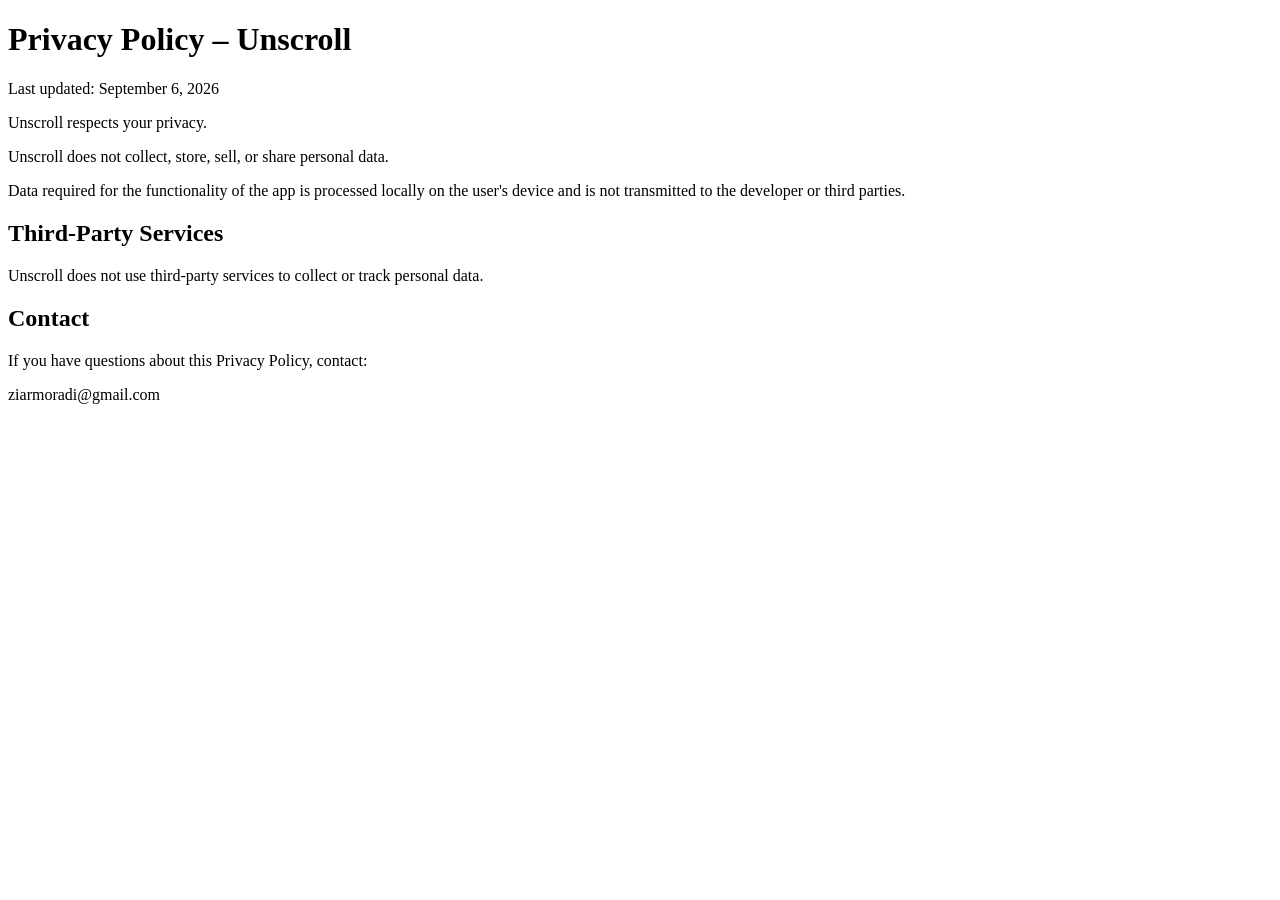
==== privacy.html @ 3e03bc9a "Create privacy.html" ====
<!DOCTYPE html>
<html lang="en">
<head>
  <meta charset="UTF-8">
  <meta name="viewport" content="width=device-width, initial-scale=1.0">
  <title>Privacy Policy – Unscroll</title>
</head>
<body>
  <h1>Privacy Policy – Unscroll</h1>
  <p>Last updated: September 6, 2026</p>

  <p>Unscroll respects your privacy.</p>

  <p>Unscroll does not collect, store, sell, or share personal data.</p>

  <p>Data required for the functionality of the app is processed locally
  on the user's device and is not transmitted to the developer or third parties.</p>

  <h2>Third-Party Services</h2>
  <p>Unscroll does not use third-party services to collect or track personal data.</p>

  <h2>Contact</h2>
  <p>If you have questions about this Privacy Policy, contact:</p>
  <p>ziarmoradi@gmail.com</p>
</body>
</html>
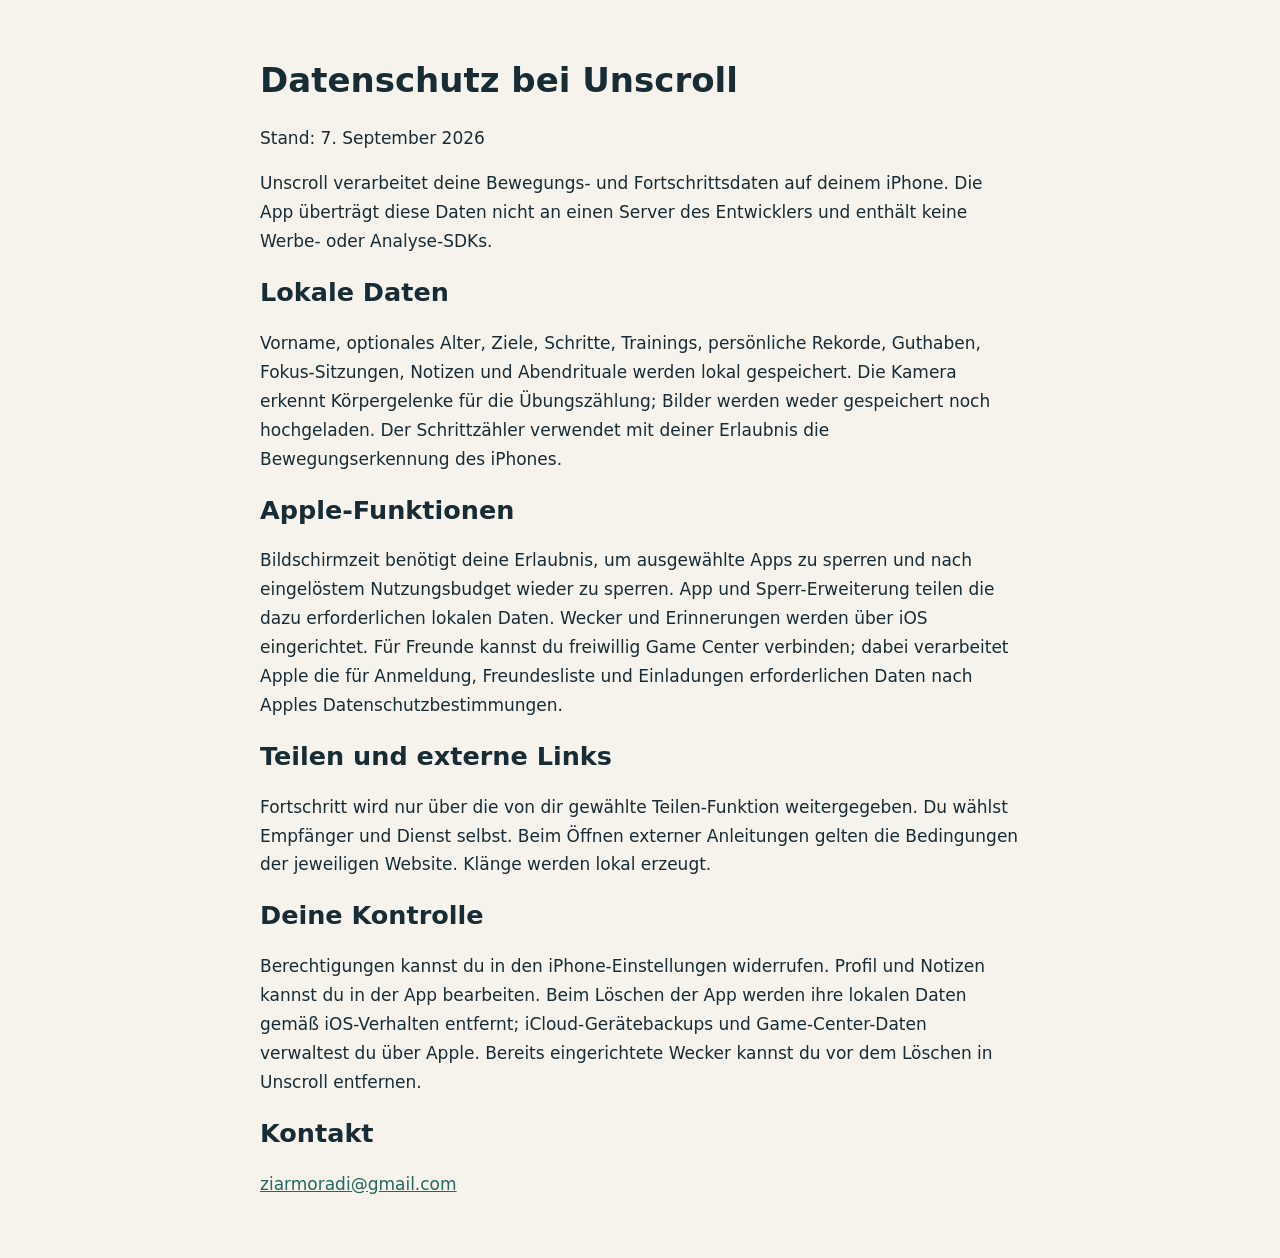
==== commit 341f606a: "Document current update location and local data handling" ====
--- a/privacy.html
+++ b/privacy.html
@@ -1,26 +1,13 @@
 <!DOCTYPE html>
-<html lang="en">
-<head>
-  <meta charset="UTF-8">
-  <meta name="viewport" content="width=device-width, initial-scale=1.0">
-  <title>Privacy Policy – Unscroll</title>
-</head>
+<html lang="de">
+<head><meta charset="UTF-8"><meta name="viewport" content="width=device-width, initial-scale=1"><title>Datenschutz – Unscroll</title>
+<style>body{font:17px/1.7 system-ui;max-width:760px;margin:60px auto;padding:0 24px;color:#182c35;background:#f6f3ec}h1,h2{line-height:1.2}a{color:#27675f}</style></head>
 <body>
-  <h1>Privacy Policy – Unscroll</h1>
-  <p>Last updated: September 6, 2026</p>
-
-  <p>Unscroll respects your privacy.</p>
-
-  <p>Unscroll does not collect, store, sell, or share personal data.</p>
-
-  <p>Data required for the functionality of the app is processed locally
-  on the user's device and is not transmitted to the developer or third parties.</p>
-
-  <h2>Third-Party Services</h2>
-  <p>Unscroll does not use third-party services to collect or track personal data.</p>
-
-  <h2>Contact</h2>
-  <p>If you have questions about this Privacy Policy, contact:</p>
-  <p>ziarmoradi@gmail.com</p>
-</body>
-</html>
+<h1>Datenschutz bei Unscroll</h1><p>Stand: 7. September 2026</p>
+<p>Unscroll verarbeitet deine Bewegungs- und Fortschrittsdaten auf deinem iPhone. Die App überträgt diese Daten nicht an einen Server des Entwicklers und enthält keine Werbe- oder Analyse-SDKs.</p>
+<h2>Lokale Daten</h2><p>Vorname, optionales Alter, Ziele, Schritte, Trainings, persönliche Rekorde, Guthaben, Fokus-Sitzungen, Notizen und Abendrituale werden lokal gespeichert. Die Kamera erkennt Körpergelenke für die Übungszählung; Bilder werden weder gespeichert noch hochgeladen. Der Schrittzähler verwendet mit deiner Erlaubnis die Bewegungserkennung des iPhones.</p>
+<h2>Apple-Funktionen</h2><p>Bildschirmzeit benötigt deine Erlaubnis, um ausgewählte Apps zu sperren und nach eingelöstem Nutzungsbudget wieder zu sperren. App und Sperr-Erweiterung teilen die dazu erforderlichen lokalen Daten. Wecker und Erinnerungen werden über iOS eingerichtet. Für Freunde kannst du freiwillig Game Center verbinden; dabei verarbeitet Apple die für Anmeldung, Freundesliste und Einladungen erforderlichen Daten nach Apples Datenschutzbestimmungen.</p>
+<h2>Teilen und externe Links</h2><p>Fortschritt wird nur über die von dir gewählte Teilen-Funktion weitergegeben. Du wählst Empfänger und Dienst selbst. Beim Öffnen externer Anleitungen gelten die Bedingungen der jeweiligen Website. Klänge werden lokal erzeugt.</p>
+<h2>Deine Kontrolle</h2><p>Berechtigungen kannst du in den iPhone-Einstellungen widerrufen. Profil und Notizen kannst du in der App bearbeiten. Beim Löschen der App werden ihre lokalen Daten gemäß iOS-Verhalten entfernt; iCloud-Gerätebackups und Game-Center-Daten verwaltest du über Apple. Bereits eingerichtete Wecker kannst du vor dem Löschen in Unscroll entfernen.</p>
+<h2>Kontakt</h2><p><a href="mailto:ziarmoradi@gmail.com">ziarmoradi@gmail.com</a></p>
+</body></html>
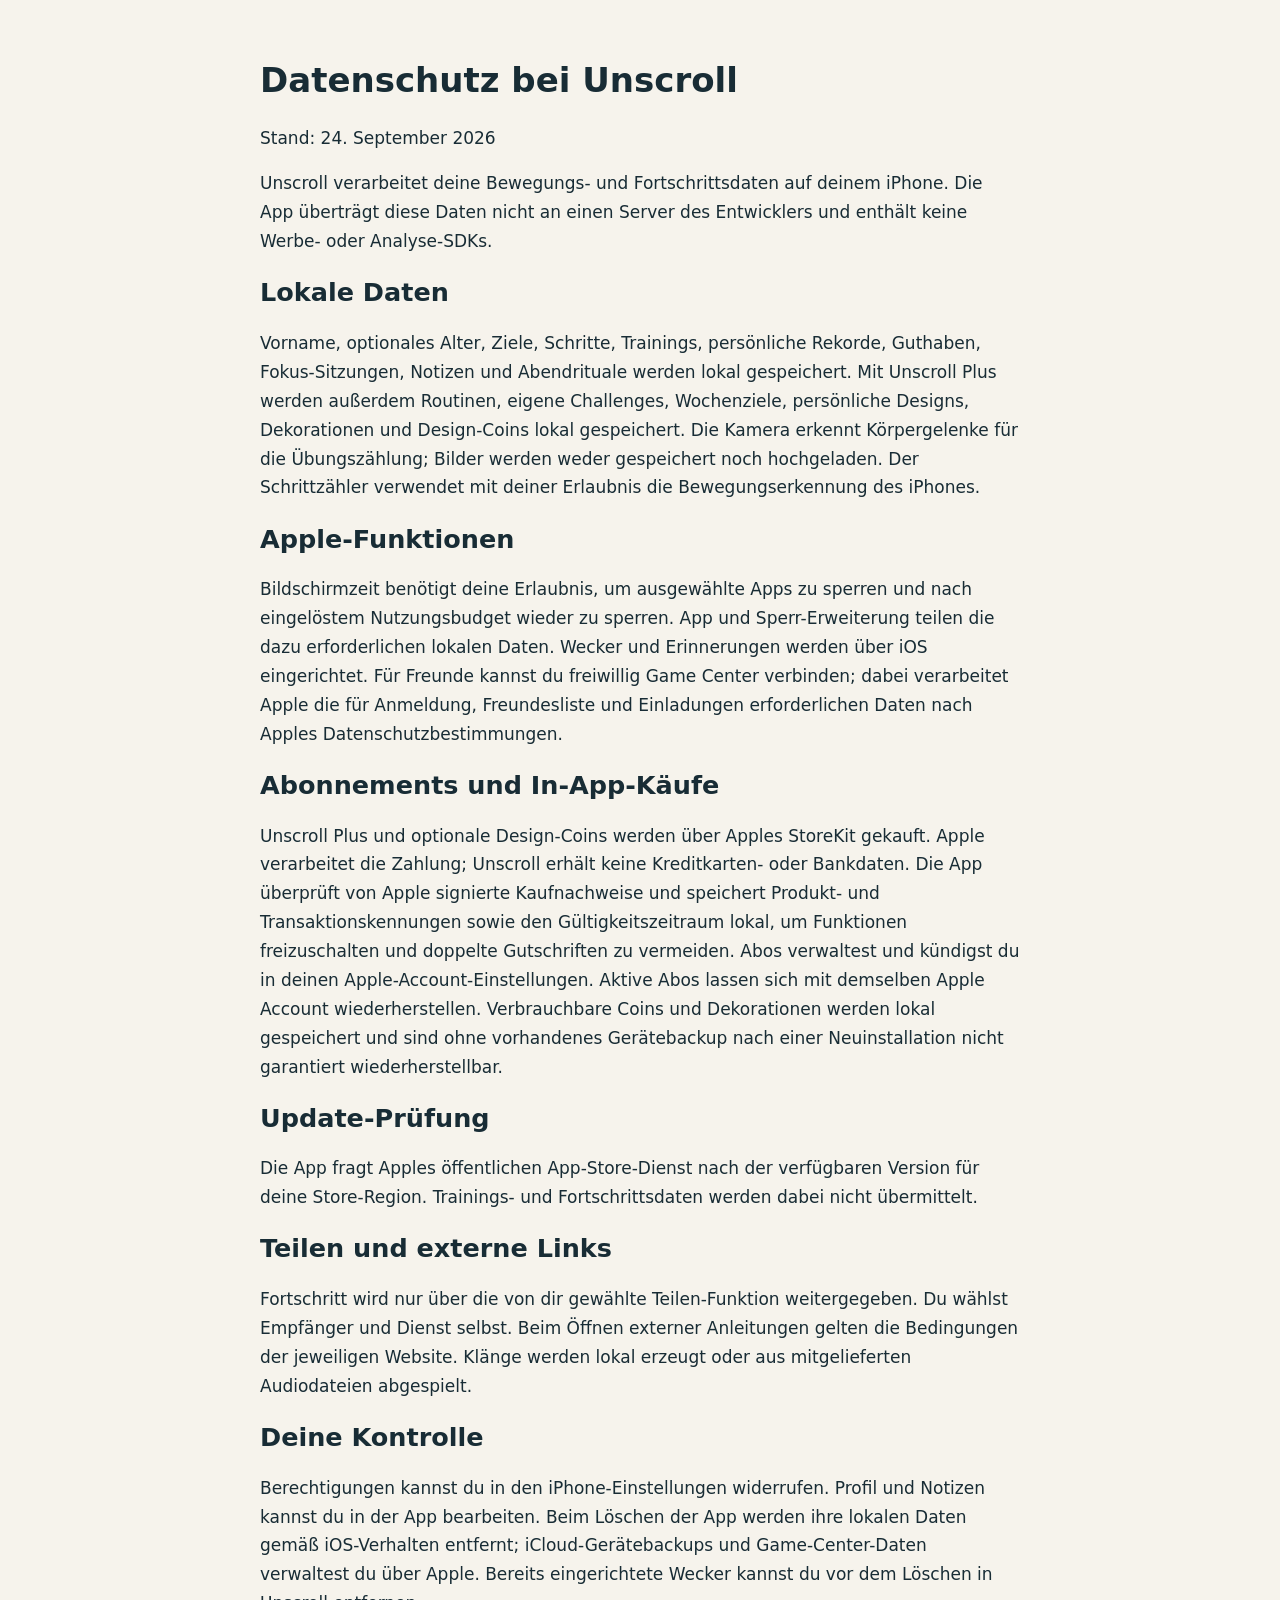
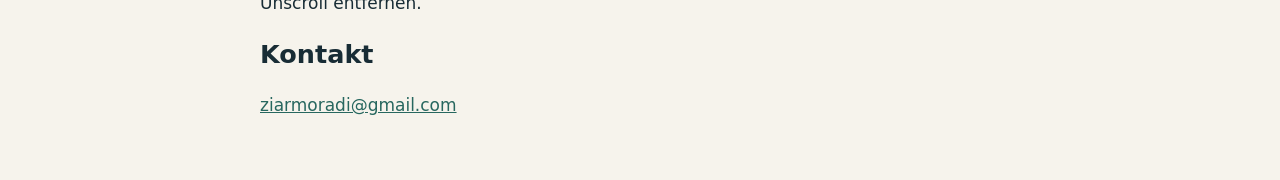
==== commit c62a26b2: "Document Unscroll Plus purchase verification and local customization data" ====
--- a/privacy.html
+++ b/privacy.html
@@ -3,11 +3,12 @@
 <head><meta charset="UTF-8"><meta name="viewport" content="width=device-width, initial-scale=1"><title>Datenschutz – Unscroll</title>
 <style>body{font:17px/1.7 system-ui;max-width:760px;margin:60px auto;padding:0 24px;color:#182c35;background:#f6f3ec}h1,h2{line-height:1.2}a{color:#27675f}</style></head>
 <body>
-<h1>Datenschutz bei Unscroll</h1><p>Stand: 7. September 2026</p>
+<h1>Datenschutz bei Unscroll</h1><p>Stand: 24. September 2026</p>
 <p>Unscroll verarbeitet deine Bewegungs- und Fortschrittsdaten auf deinem iPhone. Die App überträgt diese Daten nicht an einen Server des Entwicklers und enthält keine Werbe- oder Analyse-SDKs.</p>
-<h2>Lokale Daten</h2><p>Vorname, optionales Alter, Ziele, Schritte, Trainings, persönliche Rekorde, Guthaben, Fokus-Sitzungen, Notizen und Abendrituale werden lokal gespeichert. Die Kamera erkennt Körpergelenke für die Übungszählung; Bilder werden weder gespeichert noch hochgeladen. Der Schrittzähler verwendet mit deiner Erlaubnis die Bewegungserkennung des iPhones.</p>
+<h2>Lokale Daten</h2><p>Vorname, optionales Alter, Ziele, Schritte, Trainings, persönliche Rekorde, Guthaben, Fokus-Sitzungen, Notizen und Abendrituale werden lokal gespeichert. Mit Unscroll Plus werden außerdem Routinen, eigene Challenges, Wochenziele, persönliche Designs, Dekorationen und Design-Coins lokal gespeichert. Die Kamera erkennt Körpergelenke für die Übungszählung; Bilder werden weder gespeichert noch hochgeladen. Der Schrittzähler verwendet mit deiner Erlaubnis die Bewegungserkennung des iPhones.</p>
 <h2>Apple-Funktionen</h2><p>Bildschirmzeit benötigt deine Erlaubnis, um ausgewählte Apps zu sperren und nach eingelöstem Nutzungsbudget wieder zu sperren. App und Sperr-Erweiterung teilen die dazu erforderlichen lokalen Daten. Wecker und Erinnerungen werden über iOS eingerichtet. Für Freunde kannst du freiwillig Game Center verbinden; dabei verarbeitet Apple die für Anmeldung, Freundesliste und Einladungen erforderlichen Daten nach Apples Datenschutzbestimmungen.</p>
-<h2>Teilen und externe Links</h2><p>Fortschritt wird nur über die von dir gewählte Teilen-Funktion weitergegeben. Du wählst Empfänger und Dienst selbst. Beim Öffnen externer Anleitungen gelten die Bedingungen der jeweiligen Website. Klänge werden lokal erzeugt.</p>
+<h2>Abonnements und In-App-Käufe</h2><p>Unscroll Plus und optionale Design-Coins werden über Apples StoreKit gekauft. Apple verarbeitet die Zahlung; Unscroll erhält keine Kreditkarten- oder Bankdaten. Die App überprüft von Apple signierte Kaufnachweise und speichert Produkt- und Transaktionskennungen sowie den Gültigkeitszeitraum lokal, um Funktionen freizuschalten und doppelte Gutschriften zu vermeiden. Abos verwaltest und kündigst du in deinen Apple-Account-Einstellungen. Aktive Abos lassen sich mit demselben Apple Account wiederherstellen. Verbrauchbare Coins und Dekorationen werden lokal gespeichert und sind ohne vorhandenes Gerätebackup nach einer Neuinstallation nicht garantiert wiederherstellbar.</p><h2>Update-Prüfung</h2><p>Die App fragt Apples öffentlichen App-Store-Dienst nach der verfügbaren Version für deine Store-Region. Trainings- und Fortschrittsdaten werden dabei nicht übermittelt.</p>
+<h2>Teilen und externe Links</h2><p>Fortschritt wird nur über die von dir gewählte Teilen-Funktion weitergegeben. Du wählst Empfänger und Dienst selbst. Beim Öffnen externer Anleitungen gelten die Bedingungen der jeweiligen Website. Klänge werden lokal erzeugt oder aus mitgelieferten Audiodateien abgespielt.</p>
 <h2>Deine Kontrolle</h2><p>Berechtigungen kannst du in den iPhone-Einstellungen widerrufen. Profil und Notizen kannst du in der App bearbeiten. Beim Löschen der App werden ihre lokalen Daten gemäß iOS-Verhalten entfernt; iCloud-Gerätebackups und Game-Center-Daten verwaltest du über Apple. Bereits eingerichtete Wecker kannst du vor dem Löschen in Unscroll entfernen.</p>
 <h2>Kontakt</h2><p><a href="mailto:ziarmoradi@gmail.com">ziarmoradi@gmail.com</a></p>
 </body></html>
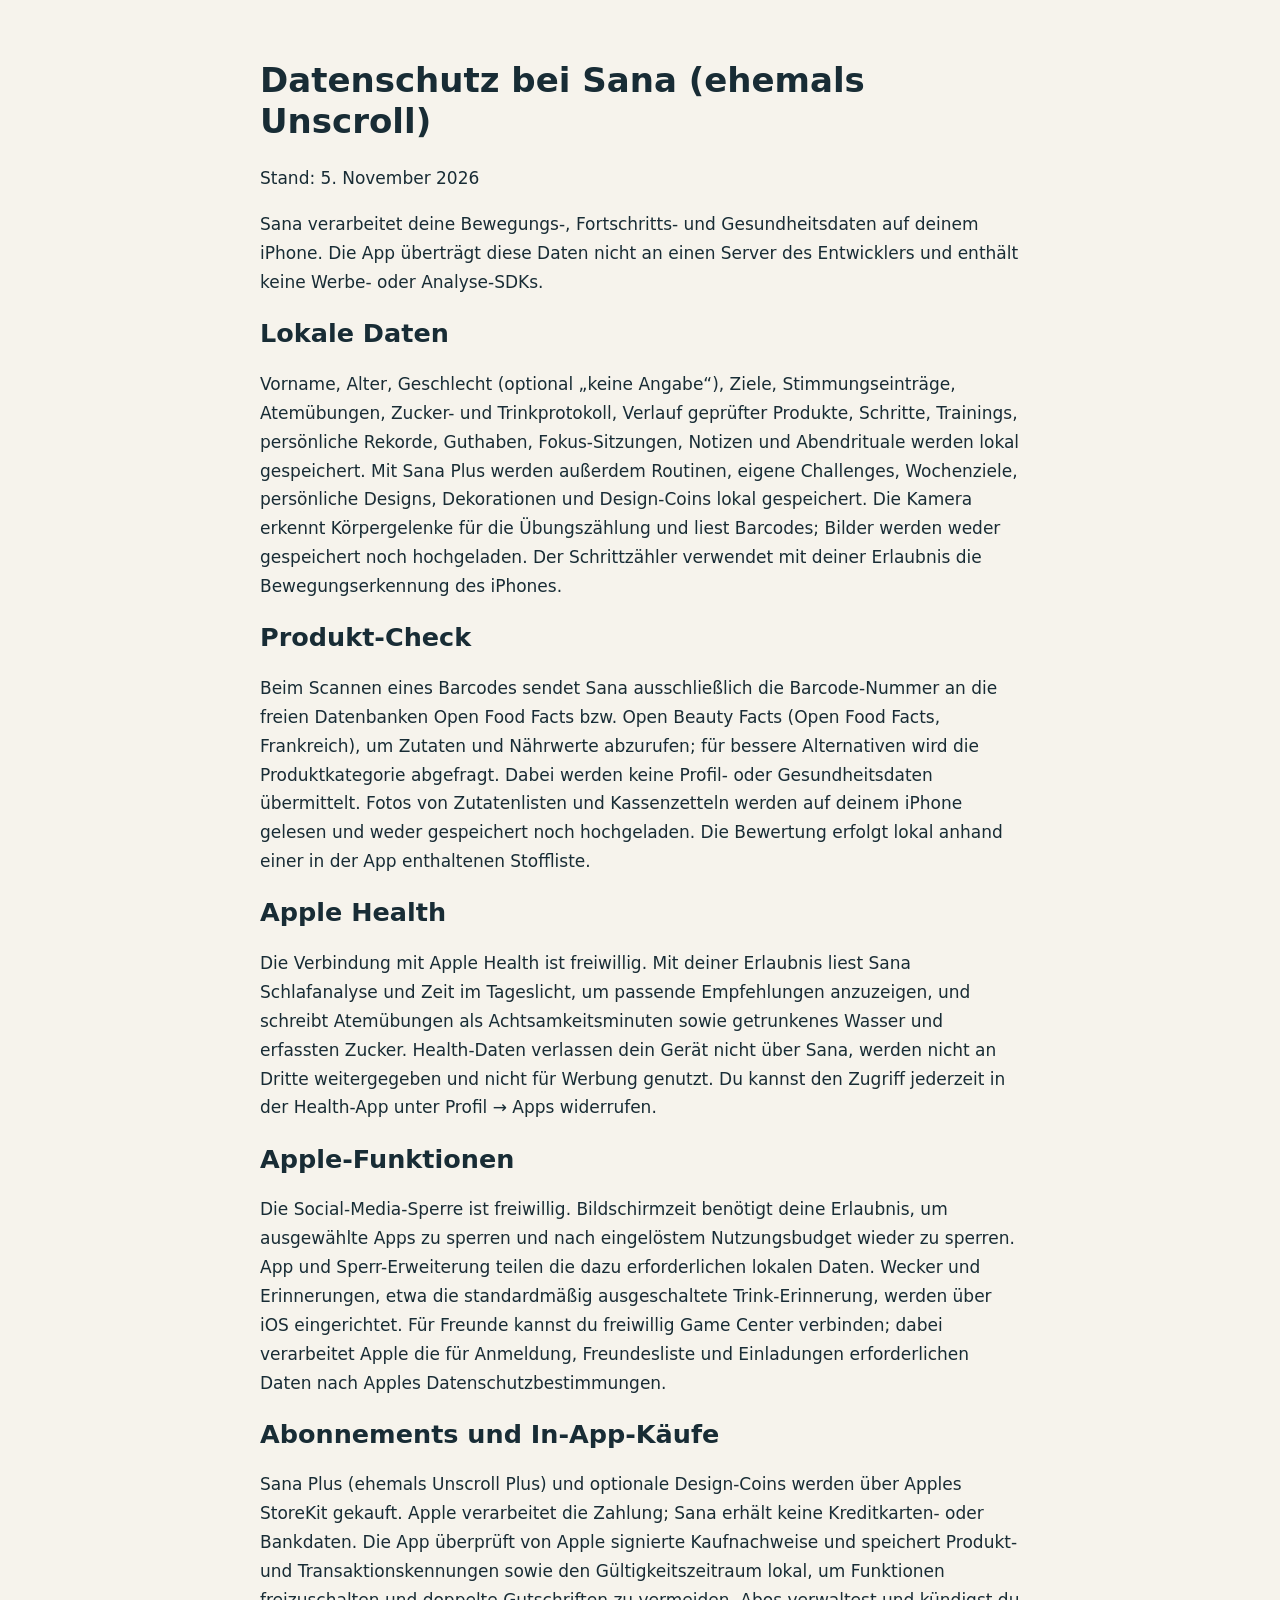
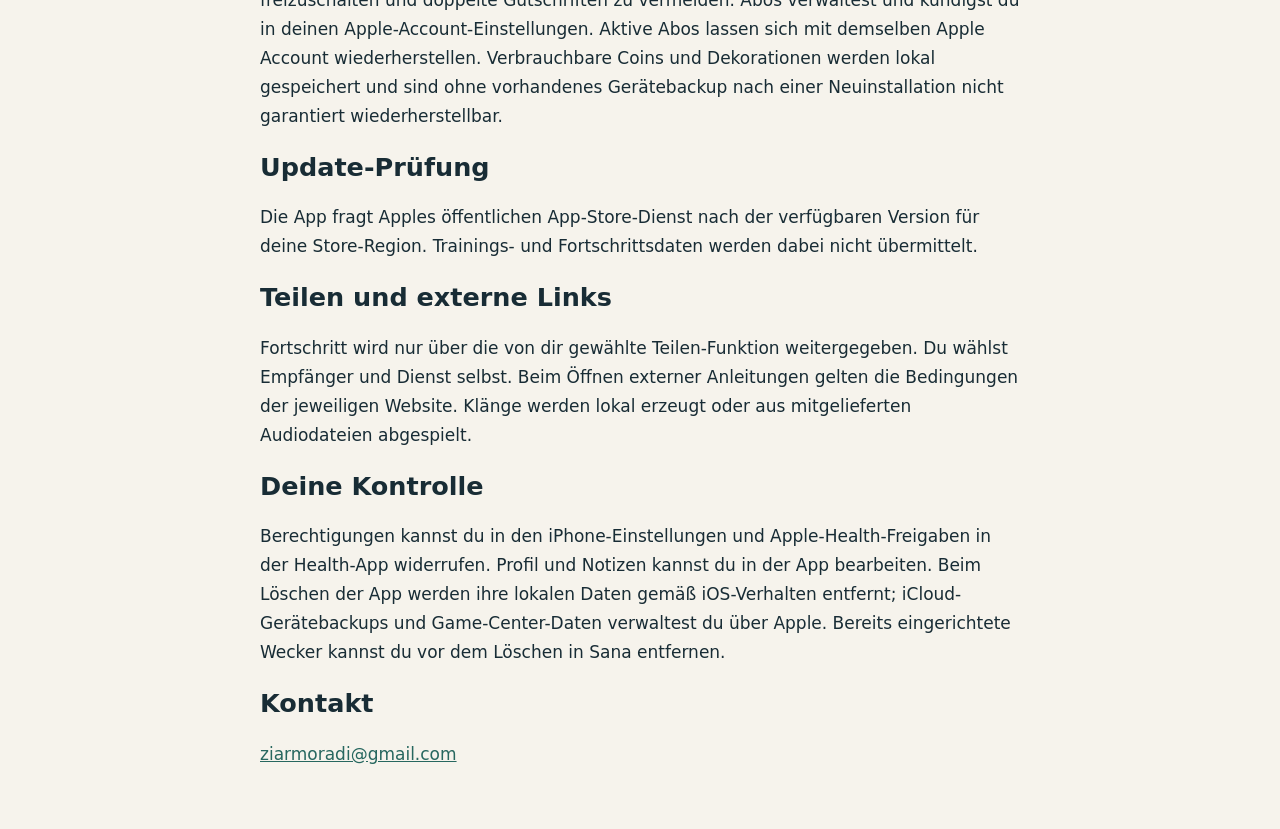
==== commit 21901786: "Sana 1.21: Datenschutz für Produkt-Check, Apple Health und Profildaten" ====
--- a/privacy.html
+++ b/privacy.html
@@ -1,14 +1,16 @@
 <!DOCTYPE html>
 <html lang="de">
-<head><meta charset="UTF-8"><meta name="viewport" content="width=device-width, initial-scale=1"><title>Datenschutz – Unscroll</title>
+<head><meta charset="UTF-8"><meta name="viewport" content="width=device-width, initial-scale=1"><title>Datenschutz – Sana (ehemals Unscroll)</title>
 <style>body{font:17px/1.7 system-ui;max-width:760px;margin:60px auto;padding:0 24px;color:#182c35;background:#f6f3ec}h1,h2{line-height:1.2}a{color:#27675f}</style></head>
 <body>
-<h1>Datenschutz bei Unscroll</h1><p>Stand: 24. September 2026</p>
-<p>Unscroll verarbeitet deine Bewegungs- und Fortschrittsdaten auf deinem iPhone. Die App überträgt diese Daten nicht an einen Server des Entwicklers und enthält keine Werbe- oder Analyse-SDKs.</p>
-<h2>Lokale Daten</h2><p>Vorname, optionales Alter, Ziele, Schritte, Trainings, persönliche Rekorde, Guthaben, Fokus-Sitzungen, Notizen und Abendrituale werden lokal gespeichert. Mit Unscroll Plus werden außerdem Routinen, eigene Challenges, Wochenziele, persönliche Designs, Dekorationen und Design-Coins lokal gespeichert. Die Kamera erkennt Körpergelenke für die Übungszählung; Bilder werden weder gespeichert noch hochgeladen. Der Schrittzähler verwendet mit deiner Erlaubnis die Bewegungserkennung des iPhones.</p>
-<h2>Apple-Funktionen</h2><p>Bildschirmzeit benötigt deine Erlaubnis, um ausgewählte Apps zu sperren und nach eingelöstem Nutzungsbudget wieder zu sperren. App und Sperr-Erweiterung teilen die dazu erforderlichen lokalen Daten. Wecker und Erinnerungen werden über iOS eingerichtet. Für Freunde kannst du freiwillig Game Center verbinden; dabei verarbeitet Apple die für Anmeldung, Freundesliste und Einladungen erforderlichen Daten nach Apples Datenschutzbestimmungen.</p>
-<h2>Abonnements und In-App-Käufe</h2><p>Unscroll Plus und optionale Design-Coins werden über Apples StoreKit gekauft. Apple verarbeitet die Zahlung; Unscroll erhält keine Kreditkarten- oder Bankdaten. Die App überprüft von Apple signierte Kaufnachweise und speichert Produkt- und Transaktionskennungen sowie den Gültigkeitszeitraum lokal, um Funktionen freizuschalten und doppelte Gutschriften zu vermeiden. Abos verwaltest und kündigst du in deinen Apple-Account-Einstellungen. Aktive Abos lassen sich mit demselben Apple Account wiederherstellen. Verbrauchbare Coins und Dekorationen werden lokal gespeichert und sind ohne vorhandenes Gerätebackup nach einer Neuinstallation nicht garantiert wiederherstellbar.</p><h2>Update-Prüfung</h2><p>Die App fragt Apples öffentlichen App-Store-Dienst nach der verfügbaren Version für deine Store-Region. Trainings- und Fortschrittsdaten werden dabei nicht übermittelt.</p>
+<h1>Datenschutz bei Sana (ehemals Unscroll)</h1><p>Stand: 5. November 2026</p>
+<p>Sana verarbeitet deine Bewegungs-, Fortschritts- und Gesundheitsdaten auf deinem iPhone. Die App überträgt diese Daten nicht an einen Server des Entwicklers und enthält keine Werbe- oder Analyse-SDKs.</p>
+<h2>Lokale Daten</h2><p>Vorname, Alter, Geschlecht (optional „keine Angabe“), Ziele, Stimmungseinträge, Atemübungen, Zucker- und Trinkprotokoll, Verlauf geprüfter Produkte, Schritte, Trainings, persönliche Rekorde, Guthaben, Fokus-Sitzungen, Notizen und Abendrituale werden lokal gespeichert. Mit Sana Plus werden außerdem Routinen, eigene Challenges, Wochenziele, persönliche Designs, Dekorationen und Design-Coins lokal gespeichert. Die Kamera erkennt Körpergelenke für die Übungszählung und liest Barcodes; Bilder werden weder gespeichert noch hochgeladen. Der Schrittzähler verwendet mit deiner Erlaubnis die Bewegungserkennung des iPhones.</p>
+<h2>Produkt-Check</h2><p>Beim Scannen eines Barcodes sendet Sana ausschließlich die Barcode-Nummer an die freien Datenbanken Open Food Facts bzw. Open Beauty Facts (Open Food Facts, Frankreich), um Zutaten und Nährwerte abzurufen; für bessere Alternativen wird die Produktkategorie abgefragt. Dabei werden keine Profil- oder Gesundheitsdaten übermittelt. Fotos von Zutatenlisten und Kassenzetteln werden auf deinem iPhone gelesen und weder gespeichert noch hochgeladen. Die Bewertung erfolgt lokal anhand einer in der App enthaltenen Stoffliste.</p>
+<h2>Apple Health</h2><p>Die Verbindung mit Apple Health ist freiwillig. Mit deiner Erlaubnis liest Sana Schlafanalyse und Zeit im Tageslicht, um passende Empfehlungen anzuzeigen, und schreibt Atemübungen als Achtsamkeitsminuten sowie getrunkenes Wasser und erfassten Zucker. Health-Daten verlassen dein Gerät nicht über Sana, werden nicht an Dritte weitergegeben und nicht für Werbung genutzt. Du kannst den Zugriff jederzeit in der Health-App unter Profil → Apps widerrufen.</p>
+<h2>Apple-Funktionen</h2><p>Die Social-Media-Sperre ist freiwillig. Bildschirmzeit benötigt deine Erlaubnis, um ausgewählte Apps zu sperren und nach eingelöstem Nutzungsbudget wieder zu sperren. App und Sperr-Erweiterung teilen die dazu erforderlichen lokalen Daten. Wecker und Erinnerungen, etwa die standardmäßig ausgeschaltete Trink-Erinnerung, werden über iOS eingerichtet. Für Freunde kannst du freiwillig Game Center verbinden; dabei verarbeitet Apple die für Anmeldung, Freundesliste und Einladungen erforderlichen Daten nach Apples Datenschutzbestimmungen.</p>
+<h2>Abonnements und In-App-Käufe</h2><p>Sana Plus (ehemals Unscroll Plus) und optionale Design-Coins werden über Apples StoreKit gekauft. Apple verarbeitet die Zahlung; Sana erhält keine Kreditkarten- oder Bankdaten. Die App überprüft von Apple signierte Kaufnachweise und speichert Produkt- und Transaktionskennungen sowie den Gültigkeitszeitraum lokal, um Funktionen freizuschalten und doppelte Gutschriften zu vermeiden. Abos verwaltest und kündigst du in deinen Apple-Account-Einstellungen. Aktive Abos lassen sich mit demselben Apple Account wiederherstellen. Verbrauchbare Coins und Dekorationen werden lokal gespeichert und sind ohne vorhandenes Gerätebackup nach einer Neuinstallation nicht garantiert wiederherstellbar.</p><h2>Update-Prüfung</h2><p>Die App fragt Apples öffentlichen App-Store-Dienst nach der verfügbaren Version für deine Store-Region. Trainings- und Fortschrittsdaten werden dabei nicht übermittelt.</p>
 <h2>Teilen und externe Links</h2><p>Fortschritt wird nur über die von dir gewählte Teilen-Funktion weitergegeben. Du wählst Empfänger und Dienst selbst. Beim Öffnen externer Anleitungen gelten die Bedingungen der jeweiligen Website. Klänge werden lokal erzeugt oder aus mitgelieferten Audiodateien abgespielt.</p>
-<h2>Deine Kontrolle</h2><p>Berechtigungen kannst du in den iPhone-Einstellungen widerrufen. Profil und Notizen kannst du in der App bearbeiten. Beim Löschen der App werden ihre lokalen Daten gemäß iOS-Verhalten entfernt; iCloud-Gerätebackups und Game-Center-Daten verwaltest du über Apple. Bereits eingerichtete Wecker kannst du vor dem Löschen in Unscroll entfernen.</p>
+<h2>Deine Kontrolle</h2><p>Berechtigungen kannst du in den iPhone-Einstellungen und Apple-Health-Freigaben in der Health-App widerrufen. Profil und Notizen kannst du in der App bearbeiten. Beim Löschen der App werden ihre lokalen Daten gemäß iOS-Verhalten entfernt; iCloud-Gerätebackups und Game-Center-Daten verwaltest du über Apple. Bereits eingerichtete Wecker kannst du vor dem Löschen in Sana entfernen.</p>
 <h2>Kontakt</h2><p><a href="mailto:ziarmoradi@gmail.com">ziarmoradi@gmail.com</a></p>
 </body></html>
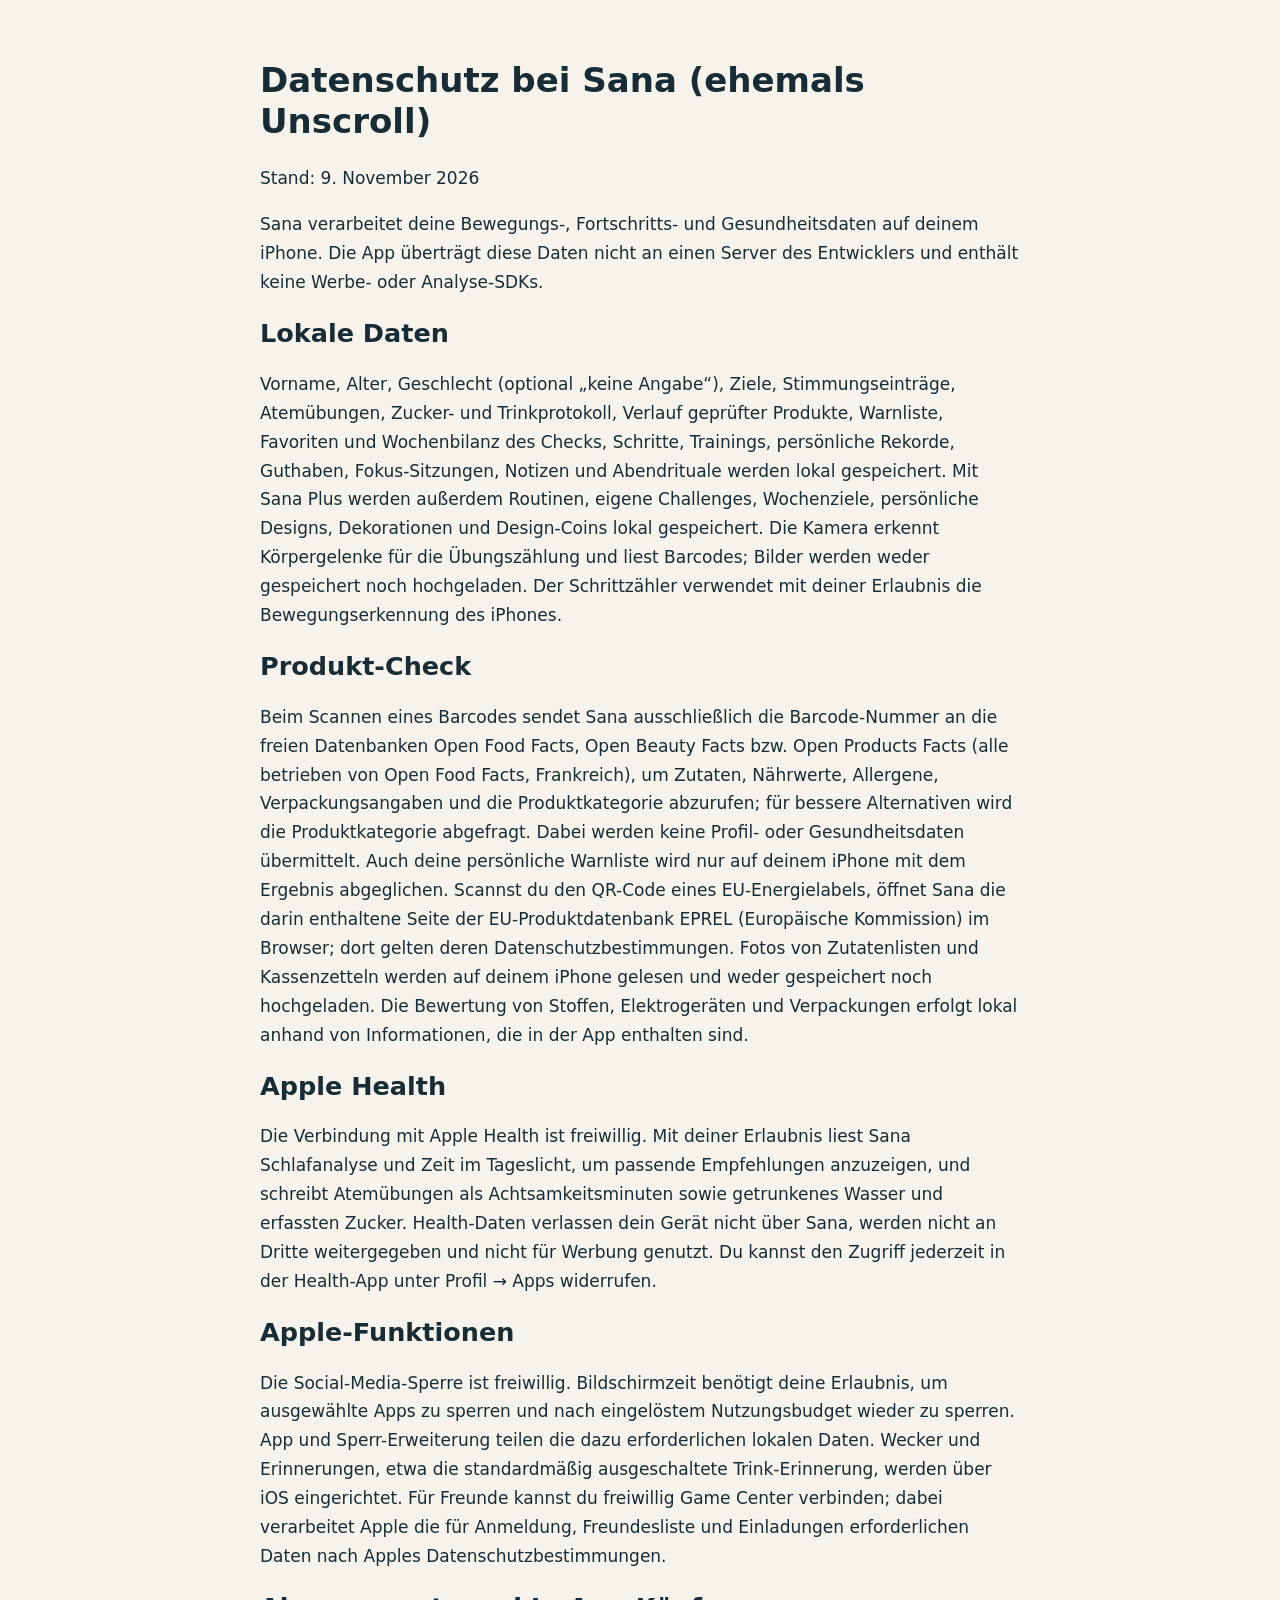
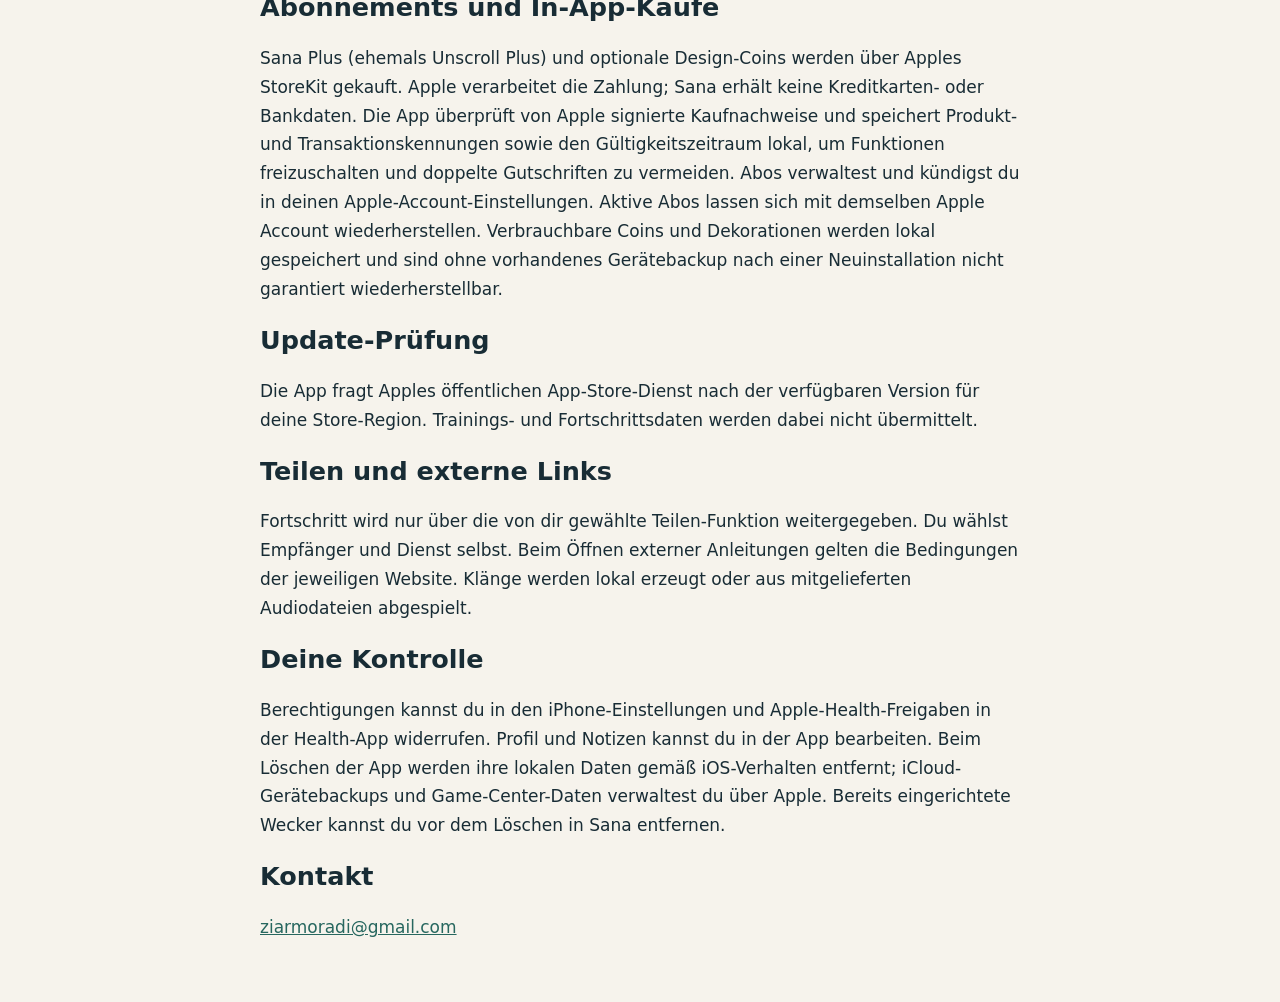
==== commit c5a5ac34: "Datenschutz: Open Products Facts, EU-Energielabel und Warnliste (Sana 1.22)" ====
--- a/privacy.html
+++ b/privacy.html
@@ -3,10 +3,10 @@
 <head><meta charset="UTF-8"><meta name="viewport" content="width=device-width, initial-scale=1"><title>Datenschutz – Sana (ehemals Unscroll)</title>
 <style>body{font:17px/1.7 system-ui;max-width:760px;margin:60px auto;padding:0 24px;color:#182c35;background:#f6f3ec}h1,h2{line-height:1.2}a{color:#27675f}</style></head>
 <body>
-<h1>Datenschutz bei Sana (ehemals Unscroll)</h1><p>Stand: 5. November 2026</p>
+<h1>Datenschutz bei Sana (ehemals Unscroll)</h1><p>Stand: 9. November 2026</p>
 <p>Sana verarbeitet deine Bewegungs-, Fortschritts- und Gesundheitsdaten auf deinem iPhone. Die App überträgt diese Daten nicht an einen Server des Entwicklers und enthält keine Werbe- oder Analyse-SDKs.</p>
-<h2>Lokale Daten</h2><p>Vorname, Alter, Geschlecht (optional „keine Angabe“), Ziele, Stimmungseinträge, Atemübungen, Zucker- und Trinkprotokoll, Verlauf geprüfter Produkte, Schritte, Trainings, persönliche Rekorde, Guthaben, Fokus-Sitzungen, Notizen und Abendrituale werden lokal gespeichert. Mit Sana Plus werden außerdem Routinen, eigene Challenges, Wochenziele, persönliche Designs, Dekorationen und Design-Coins lokal gespeichert. Die Kamera erkennt Körpergelenke für die Übungszählung und liest Barcodes; Bilder werden weder gespeichert noch hochgeladen. Der Schrittzähler verwendet mit deiner Erlaubnis die Bewegungserkennung des iPhones.</p>
-<h2>Produkt-Check</h2><p>Beim Scannen eines Barcodes sendet Sana ausschließlich die Barcode-Nummer an die freien Datenbanken Open Food Facts bzw. Open Beauty Facts (Open Food Facts, Frankreich), um Zutaten und Nährwerte abzurufen; für bessere Alternativen wird die Produktkategorie abgefragt. Dabei werden keine Profil- oder Gesundheitsdaten übermittelt. Fotos von Zutatenlisten und Kassenzetteln werden auf deinem iPhone gelesen und weder gespeichert noch hochgeladen. Die Bewertung erfolgt lokal anhand einer in der App enthaltenen Stoffliste.</p>
+<h2>Lokale Daten</h2><p>Vorname, Alter, Geschlecht (optional „keine Angabe“), Ziele, Stimmungseinträge, Atemübungen, Zucker- und Trinkprotokoll, Verlauf geprüfter Produkte, Warnliste, Favoriten und Wochenbilanz des Checks, Schritte, Trainings, persönliche Rekorde, Guthaben, Fokus-Sitzungen, Notizen und Abendrituale werden lokal gespeichert. Mit Sana Plus werden außerdem Routinen, eigene Challenges, Wochenziele, persönliche Designs, Dekorationen und Design-Coins lokal gespeichert. Die Kamera erkennt Körpergelenke für die Übungszählung und liest Barcodes; Bilder werden weder gespeichert noch hochgeladen. Der Schrittzähler verwendet mit deiner Erlaubnis die Bewegungserkennung des iPhones.</p>
+<h2>Produkt-Check</h2><p>Beim Scannen eines Barcodes sendet Sana ausschließlich die Barcode-Nummer an die freien Datenbanken Open Food Facts, Open Beauty Facts bzw. Open Products Facts (alle betrieben von Open Food Facts, Frankreich), um Zutaten, Nährwerte, Allergene, Verpackungsangaben und die Produktkategorie abzurufen; für bessere Alternativen wird die Produktkategorie abgefragt. Dabei werden keine Profil- oder Gesundheitsdaten übermittelt. Auch deine persönliche Warnliste wird nur auf deinem iPhone mit dem Ergebnis abgeglichen. Scannst du den QR-Code eines EU-Energielabels, öffnet Sana die darin enthaltene Seite der EU-Produktdatenbank EPREL (Europäische Kommission) im Browser; dort gelten deren Datenschutzbestimmungen. Fotos von Zutatenlisten und Kassenzetteln werden auf deinem iPhone gelesen und weder gespeichert noch hochgeladen. Die Bewertung von Stoffen, Elektrogeräten und Verpackungen erfolgt lokal anhand von Informationen, die in der App enthalten sind.</p>
 <h2>Apple Health</h2><p>Die Verbindung mit Apple Health ist freiwillig. Mit deiner Erlaubnis liest Sana Schlafanalyse und Zeit im Tageslicht, um passende Empfehlungen anzuzeigen, und schreibt Atemübungen als Achtsamkeitsminuten sowie getrunkenes Wasser und erfassten Zucker. Health-Daten verlassen dein Gerät nicht über Sana, werden nicht an Dritte weitergegeben und nicht für Werbung genutzt. Du kannst den Zugriff jederzeit in der Health-App unter Profil → Apps widerrufen.</p>
 <h2>Apple-Funktionen</h2><p>Die Social-Media-Sperre ist freiwillig. Bildschirmzeit benötigt deine Erlaubnis, um ausgewählte Apps zu sperren und nach eingelöstem Nutzungsbudget wieder zu sperren. App und Sperr-Erweiterung teilen die dazu erforderlichen lokalen Daten. Wecker und Erinnerungen, etwa die standardmäßig ausgeschaltete Trink-Erinnerung, werden über iOS eingerichtet. Für Freunde kannst du freiwillig Game Center verbinden; dabei verarbeitet Apple die für Anmeldung, Freundesliste und Einladungen erforderlichen Daten nach Apples Datenschutzbestimmungen.</p>
 <h2>Abonnements und In-App-Käufe</h2><p>Sana Plus (ehemals Unscroll Plus) und optionale Design-Coins werden über Apples StoreKit gekauft. Apple verarbeitet die Zahlung; Sana erhält keine Kreditkarten- oder Bankdaten. Die App überprüft von Apple signierte Kaufnachweise und speichert Produkt- und Transaktionskennungen sowie den Gültigkeitszeitraum lokal, um Funktionen freizuschalten und doppelte Gutschriften zu vermeiden. Abos verwaltest und kündigst du in deinen Apple-Account-Einstellungen. Aktive Abos lassen sich mit demselben Apple Account wiederherstellen. Verbrauchbare Coins und Dekorationen werden lokal gespeichert und sind ohne vorhandenes Gerätebackup nach einer Neuinstallation nicht garantiert wiederherstellbar.</p><h2>Update-Prüfung</h2><p>Die App fragt Apples öffentlichen App-Store-Dienst nach der verfügbaren Version für deine Store-Region. Trainings- und Fortschrittsdaten werden dabei nicht übermittelt.</p>
